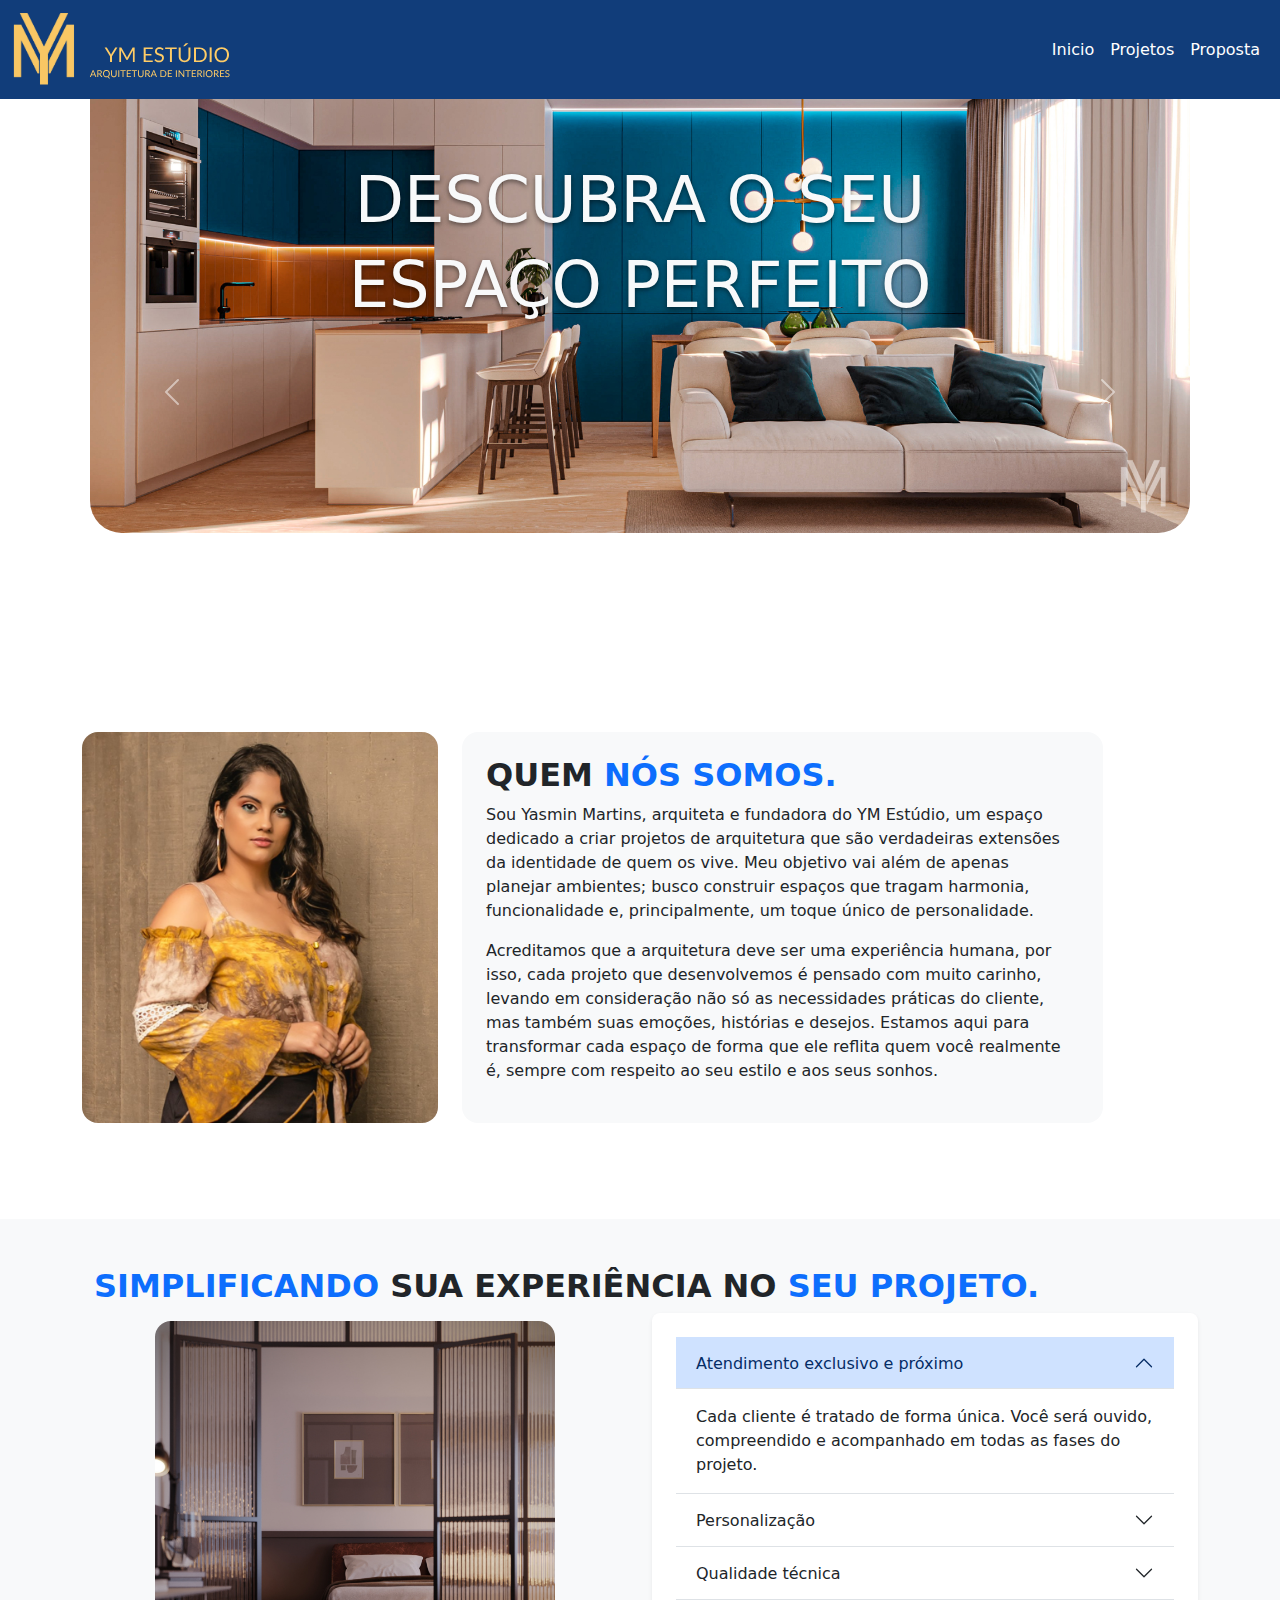
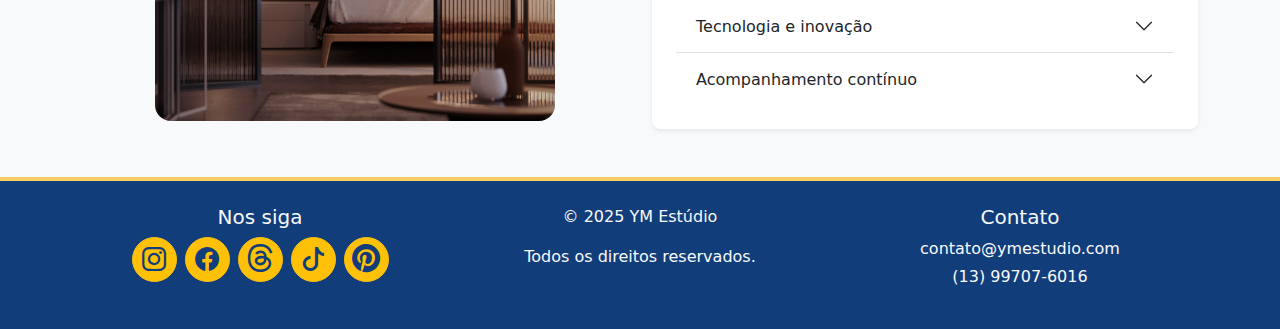
==== index.html @ 86427e27 "Correção da altura do banner do index. O erro esta na utilização do bootstrap." ====
<!DOCTYPE html>
<html lang="pt-br">

<head>
  <meta charset="UTF-8">
  <meta name="viewport" content="width=device-width, initial-scale=1.0">
  <title>YM Estúdio - Arquitetura de Interiores</title>
  <link rel="shortcut icon" href="/assets/icons/favicon.png" type="image/x-icon">
  <link href="https://cdn.jsdelivr.net/npm/bootstrap@5.3.3/dist/css/bootstrap.min.css" rel="stylesheet"
    integrity="sha384-QWTKZyjpPEjISv5WaRU9OFeRpok6YctnYmDr5pNlyT2bRjXh0JMhjY6hW+ALEwIH" crossorigin="anonymous">
  <link rel="stylesheet" href="https://cdn.jsdelivr.net/npm/bootstrap-icons@1.11.1/font/bootstrap-icons.css">
  <link href="https://fonts.googleapis.com/css2?family=Barlow+Condensed:wght@700&family=Barlow:wght@400;600&display=swap" rel="stylesheet">
  <link rel="stylesheet" href="/css/styles.css">
</head>

<body>
  <section id="header" class="sticky-top"></section>

  <main>
    <section class="banner position-relative d-flex justify-content-center text-center text-light"> <!-- Sessão Banner-->
      <div class="banner-text position-absolute">
        <h1 class="display-3">DESCUBRA O SEU</h1>
        <h1 class="display-3">ESPAÇO PERFEITO</h1>
      </div>
      <!-- Carousel -->
      <div id="bannerCarousel" class="carousel slide w-100 h-100" data-bs-ride="carousel">
        <div class="carousel-inner h-100">
          <div class="carousel-item active">
            <a href="/html/projetos.html">
              <img src="/assets/pag_hm/bn_01.png" class="d-block w-100 object-fit-cover" alt="Imagem 1">
            </a>
          </div>
          <div class="carousel-item">
            <a href="/html/projetos.html">
              <img src="/assets/pag_hm/bn_02.png" class="d-block w-100 object-fit-cover" alt="Imagem 2">
            </a>
          </div>
          <div class="carousel-item">
            <a href="/html/projetos.html">
              <img src="/assets/pag_hm/bn_03.png" class="d-block w-100 object-fit-cover" alt="Imagem 3">
            </a>
          </div>
          <div class="carousel-item">
            <a href="/html/projetos.html">
              <img src="/assets/pag_hm/bn_04.png" class="d-block w-100 object-fit-cover" alt="Imagem 3">
            </a>
          </div>
        </div>
        <!-- Controles do Carousel -->
        <button class="carousel-control-prev" type="button" data-bs-target="#bannerCarousel" data-bs-slide="prev">
          <span class="carousel-control-prev-icon" aria-hidden="true"></span>
        </button>
        <button class="carousel-control-next" type="button" data-bs-target="#bannerCarousel" data-bs-slide="next">
          <span class="carousel-control-next-icon" aria-hidden="true"></span>
        </button>
      </div>
    </section>

    <section class="container my-5 pb-5"> <!-- Sessão: Quem somos -->
      <div class="row align-items-stretch">
        <div class="col-md-4 d-flex">
          <img src="/assets/pag_hm/qns.png" alt="Casa moderna" class="img-fluid rounded-4 w-100 h-100 object-fit-cover">
        </div>
        <div class="col-md-7 d-flex">
          <div class="p-4 bg-light rounded-4 d-flex flex-column justify-content-between h-100">
            <h2 class="fw-bold">
              QUEM <span class="text-primary">NÓS SOMOS.</span>
            </h2>
            <p>Sou Yasmin Martins, arquiteta e fundadora do YM Estúdio, um espaço dedicado a criar projetos de
              arquitetura que são verdadeiras extensões da identidade de quem os vive. Meu objetivo vai além de apenas
              planejar ambientes; busco construir espaços que tragam harmonia, funcionalidade e, principalmente, um
              toque único de personalidade.</p>

            <p>Acreditamos que a arquitetura deve ser uma experiência humana, por isso, cada projeto que desenvolvemos é
              pensado com muito carinho, levando em consideração não só as necessidades práticas do cliente, mas também
              suas emoções, histórias e desejos. Estamos aqui para transformar cada espaço de forma que ele reflita quem
              você realmente é, sempre com respeito ao seu estilo e aos seus sonhos.</p>
          </div>
        </div>
      </div>
    </section>

    <section class="bg-light"> <!-- Sessão: Simplificando sua experiênca -->
      <div class="container py-5">
        <h2 class="container fw-bold">
          <span class="text-primary">SIMPLIFICANDO</span> SUA EXPERIÊNCIA NO <span class="text-primary">SEU PROJETO.</span>
        </h2>
        <div class="row g-4 align-items-center">
          <!-- Coluna da Imagem -->
          <div class="col-md-6">
            <div class="d-flex justify-content-center">
              <img id="image-display" src="" alt="Imagem" class="img-fluid rounded-4">
            </div>
          </div>
          <!-- Coluna do Accordion -->
          <div class="col-md-6">
            <div class="p-4 bg-white rounded-3 shadow-sm">
              <div class="accordion accordion-flush" id="accordionFlush"></div>
            </div>
          </div>
        </div>
      </div>
    </section>
  </main>

  <section id="footer"></section>
</body>

<script src="https://cdn.jsdelivr.net/npm/bootstrap@5.3.3/dist/js/bootstrap.bundle.min.js"
  integrity="sha384-YvpcrYf0tY3lHB60NNkmXc5s9fDVZLESaAA55NDzOxhy9GkcIdslK1eN7N6jIeHz" crossorigin="anonymous"></script>
<script src="/js/scripts.js"></script>

</html>
---- css/styles.css ----
:root {
  --logo-amarelo: #ffcc66;
  --logo-azul: #113D7A;
  --cor-primaria: #ffffff;
  --cor-segundaria: #333;
}

.rounded-4 {
  border-radius: 24px;
}

header, footer {
  background-color: var(--logo-azul);
}

.logo-mobile {
  display: none;
}

.navbar-nav .nav-link {
  color: var(--cor-primaria);
  transition: color 0.2s ease-in-out;
}
.navbar-nav .nav-link:hover {
  color: var(--logo-amarelo);
  font-weight: bold;
}

/* Página Home */
.banner {
  height: 65vh;
  border-radius: 0 0 32px 32px;
  margin: 0 7%;
  overflow: hidden;
}
.banner-text {
  padding-top: 7vh;
  text-shadow: 0 0.1em 0.3em rgba(0, 0, 0, 0.5);
  z-index: 10;
}
.carousel-inner img {
  border-radius: 0 0 32px 32px;
}

#image-display {
  transition: opacity 0.3s ease-in-out;
  height: 400px;
}

/* Página Projetos */
.projetos-main {
  background-color: var(--cor-segundaria);
}
.hero {
  background: url('/assets/pag_pj/banner.png') no-repeat center/cover;
  height: 50vh;
}
.hero h1, .hero p {
  text-shadow: 0 0.1em 0.2em rgba(0, 0, 0, 0.5);
}
.hero h1 {
  padding-top: 7vh;
  font-size: 3rem;
}
.hero p {
  font-size: 1.2rem;
}

.projetos {
  padding: 3% 7%;
}
.thumbnail {
  position: relative;
  width: 100%;
  padding-top: 100%;
}
.img-container {
  position: absolute;
  top: 0;
  left: 0;
  width: 100%;
  height: 100%;
  padding-bottom: 5%;
}
.img-container img {
  width: 100%;
  height: 100%;
  object-fit: cover;
  transition: transform 0.3s, box-shadow 0.3s ease-in-out;
  box-shadow: 0 0 0 rgba(0, 0, 0, 0);
}
.img-container:hover img {
  transform: scale(1.05);
  box-shadow: 0 0.5em 0.5em rgba(0, 0, 0, 0.5);
}

/* Lightbox */
.lightbox {
  display: none;
  position: fixed;
  top: 0;
  left: 0;
  width: 100%;
  height: 100%;
  background-color: rgba(0, 0, 0, 0.8);
  justify-content: center;
  align-items: center;
  text-align: center;
  padding-top: 6vh;
}
.lightbox-img {
  max-width: 80%;
  max-height: 80vh;
  border-radius: 10px;
  box-shadow: 0 0.5em 2em rgba(0, 0, 0, 1);
}
.close, .prev, .next {
  position: absolute;
  color: var(--cor-primaria);
  cursor: pointer;
}
.close {
  top: 20px;
  right: 30px;
  font-size: 40px;
}
.prev, .next {
  top: 50%;
  transform: translateY(-50%);
  font-size: 40px;
  padding: 15px;
  background-color: rgba(0, 0, 0, 0.5);
  border-radius: 5px;
}
.prev { left: 20px; }
.next { right: 20px; }
.prev:hover, .next:hover {
  background-color: rgba(255, 255, 255, 0.5);
}

/* Área da proposta */
.container-prop {
  max-width: 800px;
  margin: 50px auto;
  background: var(--cor-primaria);
  padding: 20px;
  box-shadow: 0 0 10px rgba(0, 0, 0, 0.1);
}
iframe {
  border: none;
  width: 100%;
  height: 2300px;
}

/* Footer */
footer {
  padding: 2%;
  border-top: 4px solid var(--logo-amarelo);
}
.btn-warning {
  width: 45px;
  height: 45px;
  display: flex;
  align-items: center;
  justify-content: center;
}
.social-icons i {
  color: var(--logo-azul);
}

/* Responsivo */
@media (max-width: 768px) {
  .logo-desktop {
    display: none;
  }
  .logo-mobile {
    display: block;
  }
  .banner, .carousel-inner img {
    height: 30vh;
    border-radius: 0;
    margin: 0;
  }
  .banner-text {
    padding-top: 2vh;
  }
  .hero h1 {
    font-size: 2rem;
  }
  .img-container:hover img {
    transform: none;
  }
  iframe {
    height: 2600px;
  }
}
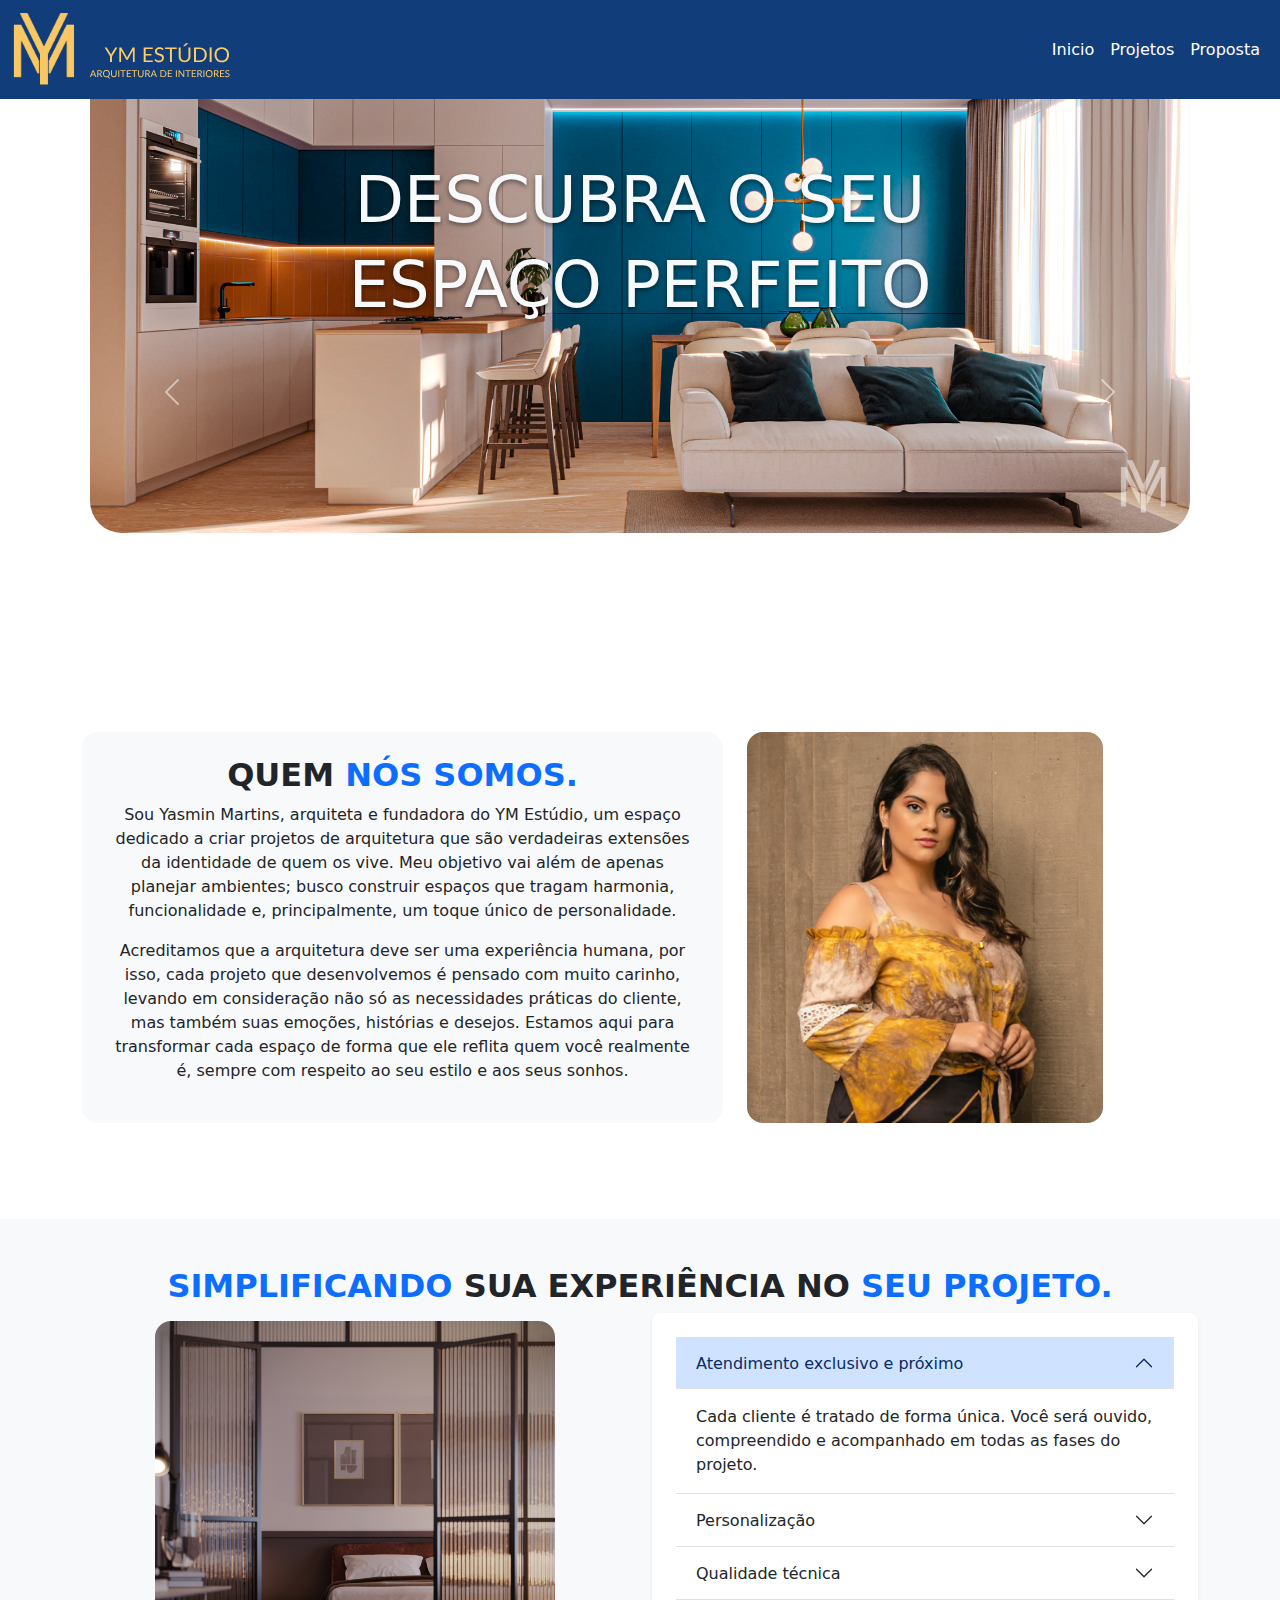
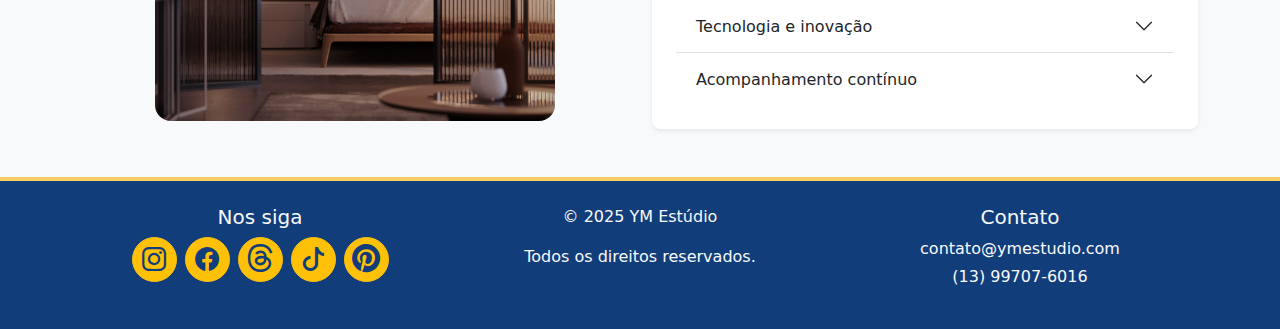
==== commit e9a11027: "Otimização e correções dos scripts html." ====
--- a/index.html
+++ b/index.html
@@ -6,8 +6,8 @@
   <meta name="viewport" content="width=device-width, initial-scale=1.0">
   <title>YM Estúdio - Arquitetura de Interiores</title>
   <link rel="shortcut icon" href="/assets/icons/favicon.png" type="image/x-icon">
-  <link href="https://cdn.jsdelivr.net/npm/bootstrap@5.3.3/dist/css/bootstrap.min.css" rel="stylesheet"
-    integrity="sha384-QWTKZyjpPEjISv5WaRU9OFeRpok6YctnYmDr5pNlyT2bRjXh0JMhjY6hW+ALEwIH" crossorigin="anonymous">
+
+  <link rel="stylesheet" href="https://cdn.jsdelivr.net/npm/bootstrap@5.3.3/dist/css/bootstrap.min.css" integrity="sha384-QWTKZyjpPEjISv5WaRU9OFeRpok6YctnYmDr5pNlyT2bRjXh0JMhjY6hW+ALEwIH" crossorigin="anonymous">
   <link rel="stylesheet" href="https://cdn.jsdelivr.net/npm/bootstrap-icons@1.11.1/font/bootstrap-icons.css">
   <link href="https://fonts.googleapis.com/css2?family=Barlow+Condensed:wght@700&family=Barlow:wght@400;600&display=swap" rel="stylesheet">
   <link rel="stylesheet" href="/css/styles.css">
@@ -17,7 +17,8 @@
   <section id="header" class="sticky-top"></section>
 
   <main>
-    <section class="banner position-relative d-flex justify-content-center text-center text-light"> <!-- Sessão Banner-->
+    <!-- Sessão Banner -->
+    <section class="banner position-relative d-flex justify-content-center text-center text-light">
       <div class="banner-text position-absolute">
         <h1 class="display-3">DESCUBRA O SEU</h1>
         <h1 class="display-3">ESPAÇO PERFEITO</h1>
@@ -42,11 +43,10 @@
           </div>
           <div class="carousel-item">
             <a href="/html/projetos.html">
-              <img src="/assets/pag_hm/bn_04.png" class="d-block w-100 object-fit-cover" alt="Imagem 3">
+              <img src="/assets/pag_hm/bn_04.png" class="d-block w-100 object-fit-cover" alt="Imagem 4">
             </a>
           </div>
         </div>
-        <!-- Controles do Carousel -->
         <button class="carousel-control-prev" type="button" data-bs-target="#bannerCarousel" data-bs-slide="prev">
           <span class="carousel-control-prev-icon" aria-hidden="true"></span>
         </button>
@@ -56,41 +56,38 @@
       </div>
     </section>
 
-    <section class="container my-5 pb-5"> <!-- Sessão: Quem somos -->
+    <!-- Sessão: Quem Somos -->
+    <section class="container my-5 pb-5">
       <div class="row align-items-stretch">
-        <div class="col-md-4 d-flex">
-          <img src="/assets/pag_hm/qns.png" alt="Casa moderna" class="img-fluid rounded-4 w-100 h-100 object-fit-cover">
-        </div>
-        <div class="col-md-7 d-flex">
-          <div class="p-4 bg-light rounded-4 d-flex flex-column justify-content-between h-100">
-            <h2 class="fw-bold">
-              QUEM <span class="text-primary">NÓS SOMOS.</span>
-            </h2>
+        <div class="col-md-7">
+          <div class="p-4 bg-light rounded-4 text-center h-100 d-flex flex-column justify-content-between">
+            <h2 class="fw-bold">QUEM <span class="text-primary">NÓS SOMOS.</span></h2>
             <p>Sou Yasmin Martins, arquiteta e fundadora do YM Estúdio, um espaço dedicado a criar projetos de
               arquitetura que são verdadeiras extensões da identidade de quem os vive. Meu objetivo vai além de apenas
               planejar ambientes; busco construir espaços que tragam harmonia, funcionalidade e, principalmente, um
               toque único de personalidade.</p>
-
             <p>Acreditamos que a arquitetura deve ser uma experiência humana, por isso, cada projeto que desenvolvemos é
               pensado com muito carinho, levando em consideração não só as necessidades práticas do cliente, mas também
               suas emoções, histórias e desejos. Estamos aqui para transformar cada espaço de forma que ele reflita quem
               você realmente é, sempre com respeito ao seu estilo e aos seus sonhos.</p>
           </div>
         </div>
+        <div class="col-md-4">
+          <img src="/assets/pag_hm/qns.png" alt="Casa moderna" class="img-fluid rounded-4 w-100 h-100 object-fit-cover">
+        </div>
       </div>
     </section>
 
-    <section class="bg-light"> <!-- Sessão: Simplificando sua experiênca -->
+    <!-- Sessão: Simplificando sua Experiência -->
+    <section class="bg-light">
       <div class="container py-5">
-        <h2 class="container fw-bold">
+        <h2 class="fw-bold text-center">
           <span class="text-primary">SIMPLIFICANDO</span> SUA EXPERIÊNCIA NO <span class="text-primary">SEU PROJETO.</span>
         </h2>
         <div class="row g-4 align-items-center">
           <!-- Coluna da Imagem -->
-          <div class="col-md-6">
-            <div class="d-flex justify-content-center">
-              <img id="image-display" src="" alt="Imagem" class="img-fluid rounded-4">
-            </div>
+          <div class="col-md-6 d-flex justify-content-center">
+            <img id="image-display" src="" alt="Imagem" class="img-fluid rounded-4">
           </div>
           <!-- Coluna do Accordion -->
           <div class="col-md-6">
@@ -104,10 +101,8 @@
   </main>
 
   <section id="footer"></section>
+
+  <script src="https://cdn.jsdelivr.net/npm/bootstrap@5.3.3/dist/js/bootstrap.bundle.min.js" integrity="sha384-YvpcrYf0tY3lHB60NNkmXc5s9fDVZLESaAA55NDzOxhy9GkcIdslK1eN7N6jIeHz" crossorigin="anonymous"></script>
+  <script src="/js/scripts.js"></script>
 </body>
-
-<script src="https://cdn.jsdelivr.net/npm/bootstrap@5.3.3/dist/js/bootstrap.bundle.min.js"
-  integrity="sha384-YvpcrYf0tY3lHB60NNkmXc5s9fDVZLESaAA55NDzOxhy9GkcIdslK1eN7N6jIeHz" crossorigin="anonymous"></script>
-<script src="/js/scripts.js"></script>
-
 </html>--- a/css/styles.css
+++ b/css/styles.css
@@ -5,22 +5,17 @@
   --cor-segundaria: #333;
 }
 
-.rounded-4 {
-  border-radius: 24px;
-}
+.rounded-4 { border-radius: 24px; }
 
-header, footer {
-  background-color: var(--logo-azul);
-}
+header, footer { background-color: var(--logo-azul); }
 
-.logo-mobile {
-  display: none;
-}
+.logo-mobile { display: none; }
 
 .navbar-nav .nav-link {
   color: var(--cor-primaria);
   transition: color 0.2s ease-in-out;
 }
+
 .navbar-nav .nav-link:hover {
   color: var(--logo-amarelo);
   font-weight: bold;
@@ -33,14 +28,14 @@
   margin: 0 7%;
   overflow: hidden;
 }
+
 .banner-text {
   padding-top: 7vh;
   text-shadow: 0 0.1em 0.3em rgba(0, 0, 0, 0.5);
   z-index: 10;
 }
-.carousel-inner img {
-  border-radius: 0 0 32px 32px;
-}
+
+.carousel-inner img { border-radius: 0 0 32px 32px; }
 
 #image-display {
   transition: opacity 0.3s ease-in-out;
@@ -48,32 +43,32 @@
 }
 
 /* Página Projetos */
-.projetos-main {
-  background-color: var(--cor-segundaria);
-}
+.projetos-main { background-color: var(--cor-segundaria); }
+
 .hero {
-  background: url('/assets/pag_pj/banner.png') no-repeat center/cover;
+  background: url('/assets/pag_pj/img/44.jpg') no-repeat center/cover;
   height: 50vh;
 }
+
 .hero h1, .hero p {
   text-shadow: 0 0.1em 0.2em rgba(0, 0, 0, 0.5);
 }
+
 .hero h1 {
   padding-top: 7vh;
   font-size: 3rem;
 }
-.hero p {
-  font-size: 1.2rem;
-}
 
-.projetos {
-  padding: 3% 7%;
-}
+.hero p { font-size: 1.2rem; }
+
+.projetos { padding: 4% 7%; }
+
 .thumbnail {
   position: relative;
   width: 100%;
   padding-top: 100%;
 }
+
 .img-container {
   position: absolute;
   top: 0;
@@ -82,13 +77,14 @@
   height: 100%;
   padding-bottom: 5%;
 }
+
 .img-container img {
   width: 100%;
   height: 100%;
   object-fit: cover;
   transition: transform 0.3s, box-shadow 0.3s ease-in-out;
-  box-shadow: 0 0 0 rgba(0, 0, 0, 0);
 }
+
 .img-container:hover img {
   transform: scale(1.05);
   box-shadow: 0 0.5em 0.5em rgba(0, 0, 0, 0.5);
@@ -108,37 +104,39 @@
   text-align: center;
   padding-top: 6vh;
 }
+
 .lightbox-img {
   max-width: 80%;
   max-height: 80vh;
   border-radius: 10px;
   box-shadow: 0 0.5em 2em rgba(0, 0, 0, 1);
 }
+
 .close, .prev, .next {
   position: absolute;
   color: var(--cor-primaria);
   cursor: pointer;
-}
-.close {
-  top: 20px;
-  right: 30px;
   font-size: 40px;
 }
+
+.close { top: 20px; right: 30px; }
+
 .prev, .next {
   top: 50%;
   transform: translateY(-50%);
-  font-size: 40px;
   padding: 15px;
   background-color: rgba(0, 0, 0, 0.5);
   border-radius: 5px;
 }
+
 .prev { left: 20px; }
 .next { right: 20px; }
+
 .prev:hover, .next:hover {
   background-color: rgba(255, 255, 255, 0.5);
 }
 
-/* Área da proposta */
+/* Área da Proposta */
 .container-prop {
   max-width: 800px;
   margin: 50px auto;
@@ -146,6 +144,7 @@
   padding: 20px;
   box-shadow: 0 0 10px rgba(0, 0, 0, 0.1);
 }
+
 iframe {
   border: none;
   width: 100%;
@@ -157,6 +156,7 @@
   padding: 2%;
   border-top: 4px solid var(--logo-amarelo);
 }
+
 .btn-warning {
   width: 45px;
   height: 45px;
@@ -164,33 +164,23 @@
   align-items: center;
   justify-content: center;
 }
-.social-icons i {
-  color: var(--logo-azul);
-}
+
+.social-icons i { color: var(--logo-azul); }
 
 /* Responsivo */
 @media (max-width: 768px) {
-  .logo-desktop {
-    display: none;
-  }
-  .logo-mobile {
-    display: block;
-  }
+  .logo-desktop { display: none; }
+  .logo-mobile { display: block; }
   .banner, .carousel-inner img {
     height: 30vh;
     border-radius: 0;
     margin: 0;
   }
-  .banner-text {
-    padding-top: 2vh;
-  }
-  .hero h1 {
-    font-size: 2rem;
-  }
-  .img-container:hover img {
-    transform: none;
-  }
-  iframe {
-    height: 2600px;
-  }
+  .banner-text { padding-top: 2vh; }
+  .hero h1 { font-size: 2rem; }
+  .img-container:hover img { transform: none; }
+  .container-mg { margin: 0 4%; }
+  .hero { height: 30vh; }
+  .projetos { padding: 10% 12%; }
+  iframe { height: 2600px; }
 }
